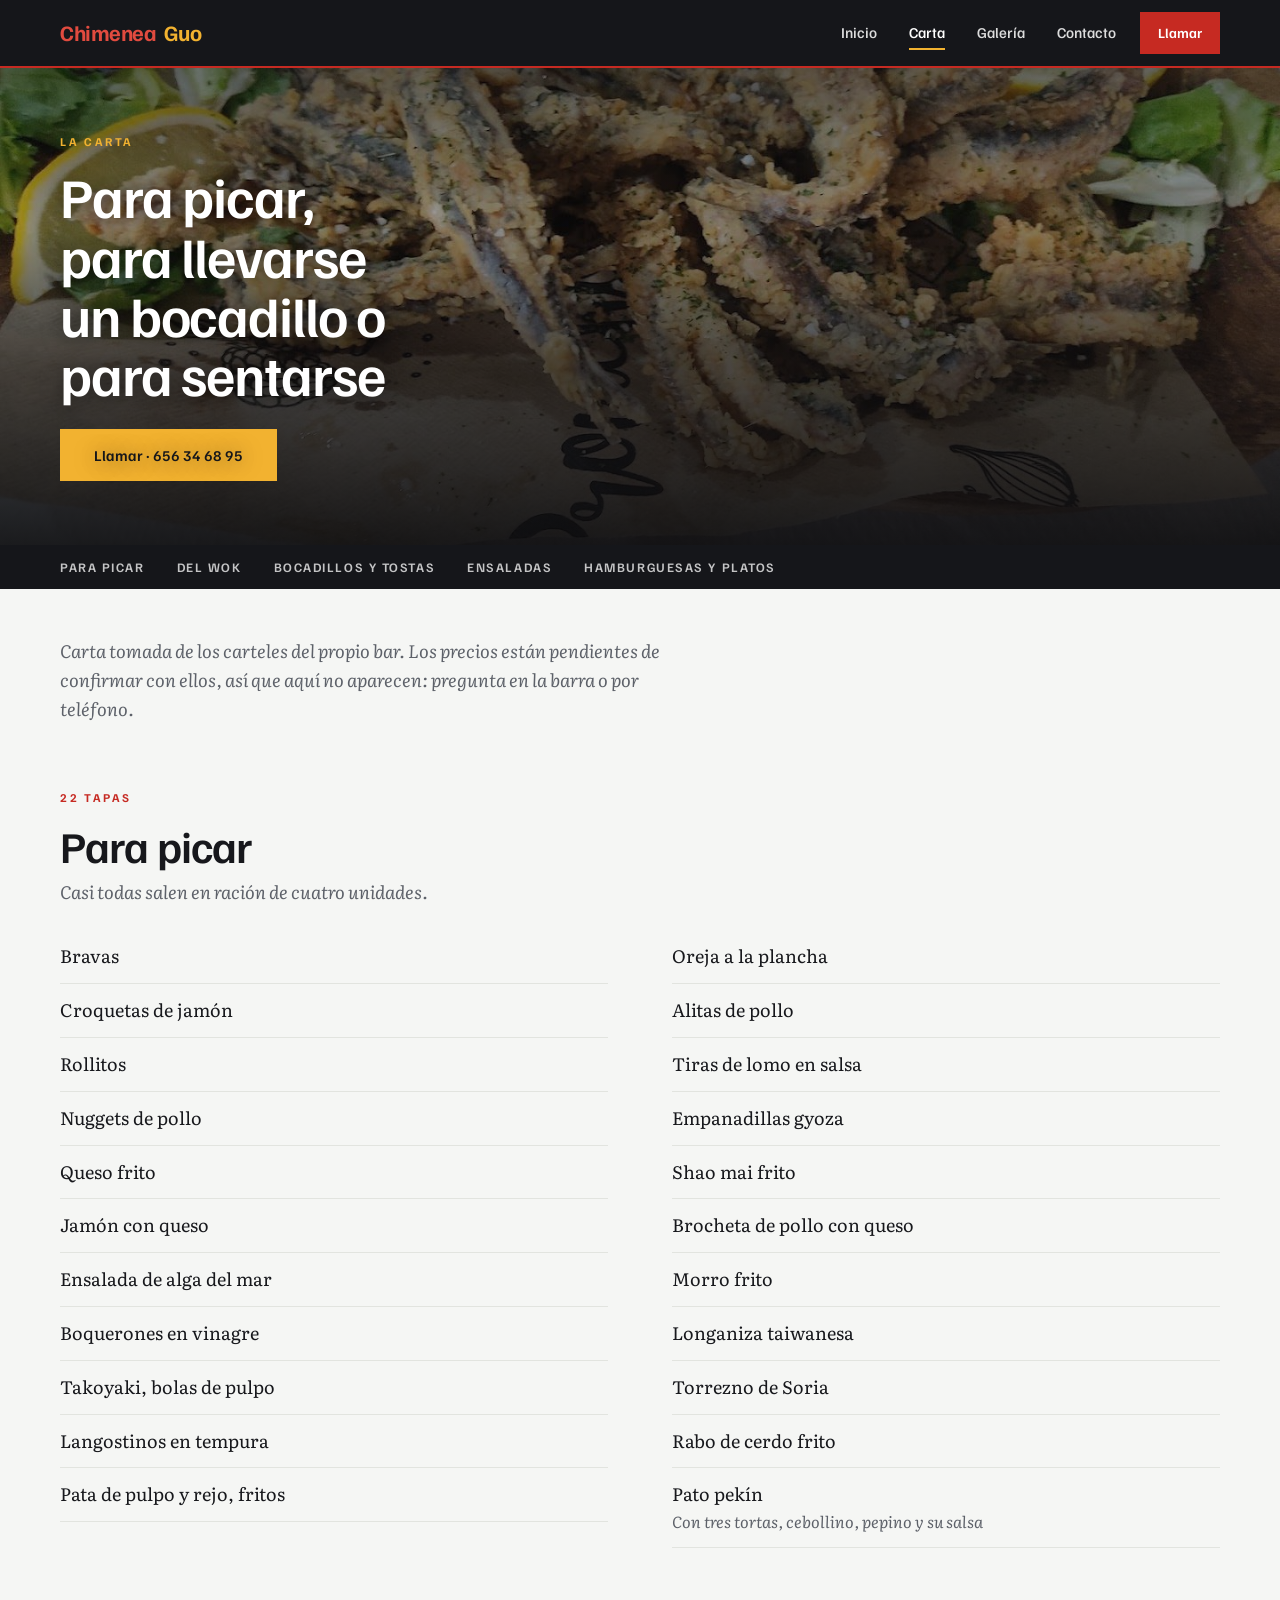
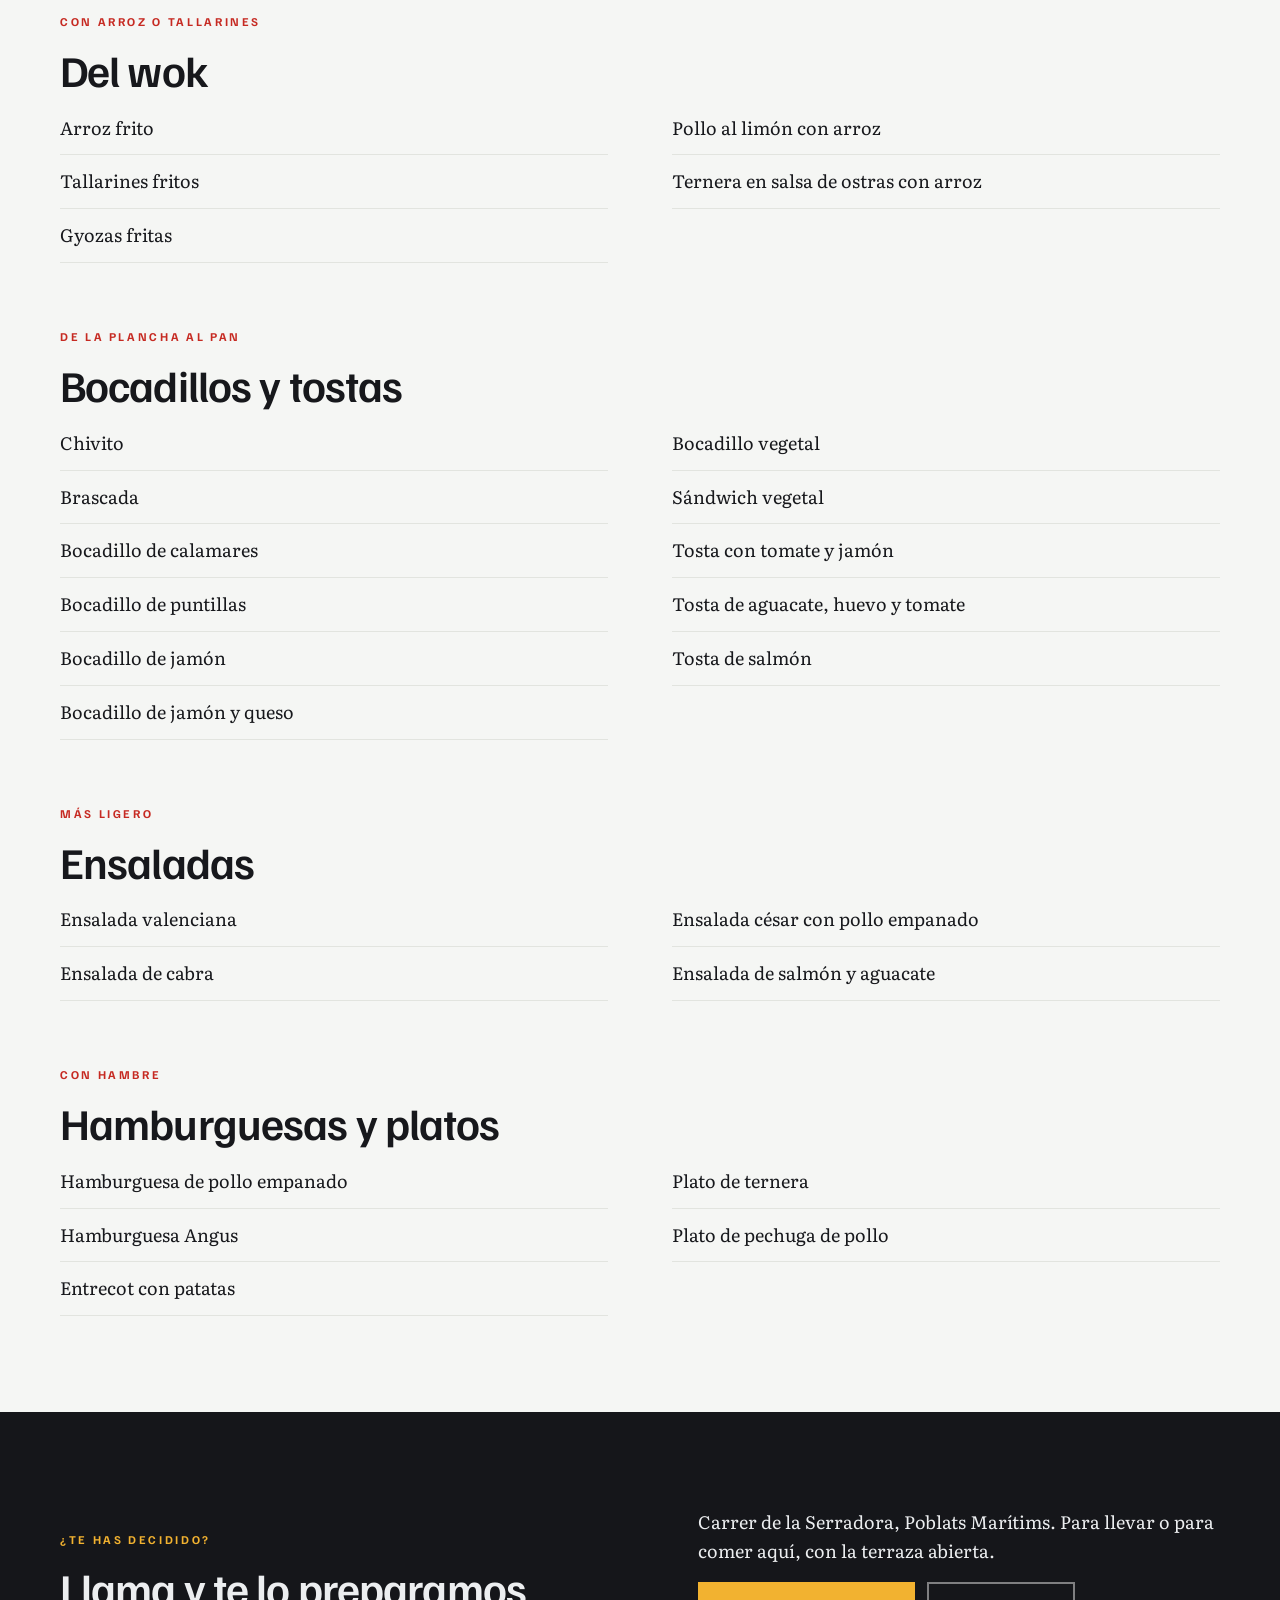
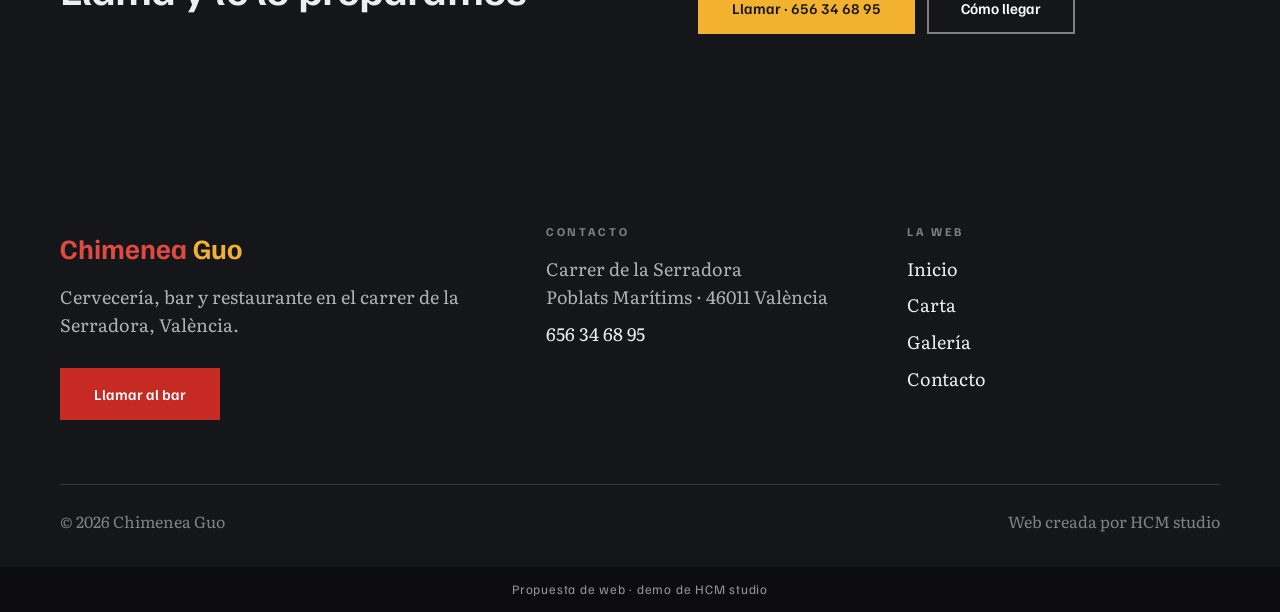
==== carta.html @ eb578119 "Demo de la web de Chimenea Guo: 4 páginas con 19 fotos reales Cervecería, bar y restaurante en el ca" ====
<!doctype html>
<html lang="es">
<head>
<meta charset="utf-8">
<meta name="viewport" content="width=device-width, initial-scale=1">
<title>Carta · Chimenea Guo, tapas y cocina china en la Serradora</title>
<meta name="description" content="La carta de Chimenea Guo: 22 tapas para picar, bocadillos y tostas, ensaladas, hamburguesas y platos del wok con arroz o tallarines.">
<meta name="robots" content="noindex, nofollow">
<meta property="og:type" content="website">
<meta property="og:locale" content="es_ES">
<meta property="og:title" content="Carta · Chimenea Guo">
<meta property="og:description" content="22 tapas, bocadillos, tostas, ensaladas, hamburguesas y platos del wok.">
<meta property="og:image" content="https://hugocanoo.github.io/chimenea-guo-demo/fotos/gyozas.jpg">
<link rel="icon" href="favicon.svg" type="image/svg+xml">
<link rel="preload" href="fuentes/familjen-grotesk-variable.woff2" as="font" type="font/woff2" crossorigin>
<link rel="stylesheet" href="css/estilo.css">
<script>document.documentElement.classList.add('js')</script>
</head>
<body>

<header class="cabecera">
  <div class="contenedor">
    <a class="marca" href="index.html"><span class="chimenea">Chimenea</span> <span class="guo">Guo</span></a>
    <nav class="menu" id="menu" aria-label="Principal">
      <a href="index.html">Inicio</a>
      <a href="carta.html" aria-current="page">Carta</a>
      <a href="galeria.html">Galería</a>
      <a href="contacto.html">Contacto</a>
    </nav>
    <div class="cabecera-acciones">
      <a class="cta cta-mini" href="tel:+34656346895">Llamar</a>
      <button class="boton-menu" type="button" aria-expanded="false" aria-controls="menu">
        <span class="visualmente-oculto">Abrir el menú</span><span class="hamburguesa" aria-hidden="true"></span>
      </button>
    </div>
  </div>
</header>

<main>
  <section class="hero corta">
    <div class="foto">
      <img src="fotos/boquerones.jpg" alt="Ración de boquerones fritos con limón">
    </div>
    <div class="contenedor">
      <p class="eyebrow claro">La carta</p>
      <h1>Para picar, para llevarse un bocadillo o para sentarse</h1>
      <div class="botonera" style="margin-top:var(--e5)">
        <a class="cta amarilla" href="tel:+34656346895">Llamar · 656 34 68 95</a>
      </div>
    </div>
  </section>

  <nav class="indice-carta" aria-label="Secciones de la carta">
    <div class="contenedor">
      <a href="#picar">Para picar</a>
      <a href="#wok">Del wok</a>
      <a href="#bocadillos">Bocadillos y tostas</a>
      <a href="#ensaladas">Ensaladas</a>
      <a href="#hamburguesas">Hamburguesas y platos</a>
    </div>
  </nav>

  <div class="contenedor">
    <p class="aviso-carta" style="padding-top:var(--e7)">Carta tomada de los carteles del propio bar. Los precios están pendientes de confirmar con ellos, así que aquí no aparecen: pregunta en la barra o por teléfono.</p>

    <section class="categoria" id="picar">
      <p class="eyebrow">22 tapas</p>
      <h2>Para picar</h2>
      <p class="detalle-cat">Casi todas salen en ración de cuatro unidades.</p>
      <ul class="lista-platos">
        <li>Bravas</li>
        <li>Croquetas de jamón</li>
        <li>Rollitos</li>
        <li>Nuggets de pollo</li>
        <li>Queso frito</li>
        <li>Jamón con queso</li>
        <li>Ensalada de alga del mar</li>
        <li>Boquerones en vinagre</li>
        <li>Takoyaki, bolas de pulpo</li>
        <li>Langostinos en tempura</li>
        <li>Pata de pulpo y rejo, fritos</li>
        <li>Oreja a la plancha</li>
        <li>Alitas de pollo</li>
        <li>Tiras de lomo en salsa</li>
        <li>Empanadillas gyoza</li>
        <li>Shao mai frito</li>
        <li>Brocheta de pollo con queso</li>
        <li>Morro frito</li>
        <li>Longaniza taiwanesa</li>
        <li>Torrezno de Soria</li>
        <li>Rabo de cerdo frito</li>
        <li>Pato pekín<span class="detalle">Con tres tortas, cebollino, pepino y su salsa</span></li>
      </ul>
    </section>

    <section class="categoria" id="wok">
      <p class="eyebrow">Con arroz o tallarines</p>
      <h2>Del wok</h2>
      <ul class="lista-platos">
        <li>Arroz frito</li>
        <li>Tallarines fritos</li>
        <li>Gyozas fritas</li>
        <li>Pollo al limón con arroz</li>
        <li>Ternera en salsa de ostras con arroz</li>
      </ul>
    </section>

    <section class="categoria" id="bocadillos">
      <p class="eyebrow">De la plancha al pan</p>
      <h2>Bocadillos y tostas</h2>
      <ul class="lista-platos">
        <li>Chivito</li>
        <li>Brascada</li>
        <li>Bocadillo de calamares</li>
        <li>Bocadillo de puntillas</li>
        <li>Bocadillo de jamón</li>
        <li>Bocadillo de jamón y queso</li>
        <li>Bocadillo vegetal</li>
        <li>Sándwich vegetal</li>
        <li>Tosta con tomate y jamón</li>
        <li>Tosta de aguacate, huevo y tomate</li>
        <li>Tosta de salmón</li>
      </ul>
    </section>

    <section class="categoria" id="ensaladas">
      <p class="eyebrow">Más ligero</p>
      <h2>Ensaladas</h2>
      <ul class="lista-platos">
        <li>Ensalada valenciana</li>
        <li>Ensalada de cabra</li>
        <li>Ensalada césar con pollo empanado</li>
        <li>Ensalada de salmón y aguacate</li>
      </ul>
    </section>

    <section class="categoria" id="hamburguesas">
      <p class="eyebrow">Con hambre</p>
      <h2>Hamburguesas y platos</h2>
      <ul class="lista-platos">
        <li>Hamburguesa de pollo empanado</li>
        <li>Hamburguesa Angus</li>
        <li>Entrecot con patatas</li>
        <li>Plato de ternera</li>
        <li>Plato de pechuga de pollo</li>
      </ul>
    </section>
  </div>

  <section class="seccion oscura">
    <div class="contenedor dos-columnas centro">
      <div class="revelar">
        <p class="eyebrow">¿Te has decidido?</p>
        <h2>Llama y te lo preparamos</h2>
      </div>
      <div class="revelar">
        <p>Carrer de la Serradora, Poblats Marítims. Para llevar o para comer aquí, con la terraza abierta.</p>
        <div class="botonera">
          <a class="cta amarilla" href="tel:+34656346895">Llamar · 656 34 68 95</a>
          <a class="cta contorno-claro" href="contacto.html">Cómo llegar</a>
        </div>
      </div>
    </div>
  </section>
</main>

<footer class="pie">
  <div class="contenedor">
    <div class="pie-columnas">
      <div>
        <p class="marca-pie"><span class="chimenea">Chimenea</span> <span class="guo">Guo</span></p>
        <p>Cervecería, bar y restaurante en el carrer de la Serradora, València.</p>
        <a class="cta" href="tel:+34656346895">Llamar al bar</a>
      </div>
      <div>
        <h3>Contacto</h3>
        <ul>
          <li>Carrer de la Serradora<br>Poblats Marítims · 46011 València</li>
          <li><a href="tel:+34656346895">656 34 68 95</a></li>
        </ul>
      </div>
      <div>
        <h3>La web</h3>
        <ul>
          <li><a href="index.html">Inicio</a></li>
          <li><a href="carta.html">Carta</a></li>
          <li><a href="galeria.html">Galería</a></li>
          <li><a href="contacto.html">Contacto</a></li>
        </ul>
      </div>
    </div>
    <div class="cierre">
      <span>© <span data-anio>2026</span> Chimenea Guo</span>
      <span>Web creada por HCM studio</span>
    </div>
  </div>
</footer>

<p class="sello-demo">Propuesta de web · demo de HCM studio</p>
<script src="js/principal.js" defer></script>
</body>
</html>
---- css/estilo.css ----
/* Chimenea Guo · sistema de diseño
   Cervecería, bar y restaurante de barrio en la Serradora, con tapas españolas
   y cocina china en la misma barra. Los colores salen de su propio rótulo:
   fondo negro, "Chimenea" en rojo, "Guo" en amarillo y el toldo amarillo;
   el claro es el azulejo blanco de la barra. Titulares en Familjen Grotesk,
   texto en Literata (serif de lectura, para la carta larga). */

@font-face{font-family:"Familjen Grotesk";src:url("../fuentes/familjen-grotesk-variable.woff2") format("woff2");
  font-weight:400 700;font-style:normal;font-display:swap}
@font-face{font-family:"Literata";src:url("../fuentes/literata-variable.woff2") format("woff2");
  font-weight:400 600;font-style:normal;font-display:swap}
@font-face{font-family:"Literata";src:url("../fuentes/literata-italic-variable.woff2") format("woff2");
  font-weight:400 500;font-style:italic;font-display:swap}

:root{
  /* color: del rótulo del bar */
  --negro:#15161a;           /* el fondo del rótulo */
  --negro-2:#22242a;         /* superficie sobre oscuro */
  --azulejo:#f5f6f4;         /* fondo claro: el azulejo blanco */
  --azulejo-2:#e7e9e5;       /* secciones alternas */
  --tinta:#17181c;
  --gris:#5d6169;            /* texto secundario */
  --rojo:#c62a22;            /* el rojo de "Chimenea": acento y botones */
  --rojo-vivo:#e14b3f;       /* el mismo rojo, sobre fondo oscuro */
  --amarillo:#f2b230;        /* la "Guo" y el toldo: apoyo sobre oscuro */
  --borde:#d5d8d2;
  --borde-tenue:#e2e4df;

  /* tipografía: escala 1,25 sobre 18 px */
  --font-titular:"Familjen Grotesk","Helvetica Neue",Arial,sans-serif;
  --font-texto:"Literata",Georgia,"Times New Roman",serif;
  --t-texto:1.125rem;   /* 18 */
  --t-sub:1.375rem;     /* 22 */
  --t-h3:1.75rem;       /* 28 */
  --t-h2:2.1875rem;     /* 35 */
  --t-h1:2.75rem;       /* 44 */
  --t-portada:3.5rem;   /* 56 */
  --t-gigante:4.375rem; /* 70 */

  /* espaciado: 4 · 8 · 12 · 16 · 24 · 32 · 48 · 64 · 96 · 128 */
  --e1:4px;--e2:8px;--e3:12px;--e4:16px;--e5:24px;--e6:32px;--e7:48px;--e8:64px;--e9:96px;--e10:128px;

  --alto-cabecera:68px;
  --ancho:1160px;
  --curva:cubic-bezier(.22,.61,.36,1);
}

*,*::before,*::after{box-sizing:border-box}
html{scroll-behavior:smooth;-webkit-text-size-adjust:100%}
body{margin:0;background:var(--azulejo);color:var(--tinta);font-family:var(--font-texto);
  font-size:var(--t-texto);line-height:1.6;-webkit-font-smoothing:antialiased}
img{display:block;max-width:100%}
a{color:inherit}
h1,h2,h3,h4{font-family:var(--font-titular);font-weight:600;line-height:1.06;
  letter-spacing:-.02em;margin:0;text-wrap:balance}
h1{font-size:clamp(var(--t-h1),7vw,var(--t-portada))}
h2{font-size:clamp(var(--t-h3),4.2vw,var(--t-h1))}
h3{font-size:var(--t-sub)}
p{margin:0 0 var(--e4);max-width:62ch}
:focus-visible{outline:2px solid var(--rojo);outline-offset:3px}

.contenedor{width:min(100% - 2 * var(--e5), var(--ancho));margin-inline:auto}
.visualmente-oculto{position:absolute;width:1px;height:1px;overflow:hidden;clip:rect(0 0 0 0);white-space:nowrap}

.eyebrow{font-family:var(--font-titular);text-transform:uppercase;letter-spacing:.22em;
  font-size:.75rem;font-weight:700;color:var(--rojo);margin:0 0 var(--e4)}
.eyebrow.claro{color:var(--amarillo)}

/* ---------- cabecera: siempre negra, como su rótulo ---------- */
.cabecera{position:sticky;top:0;z-index:50;height:var(--alto-cabecera);display:flex;align-items:center;
  background:var(--negro);color:#fff;border-bottom:2px solid var(--rojo)}
.cabecera .contenedor{display:flex;align-items:center;gap:var(--e5)}
.marca{display:flex;align-items:center;gap:var(--e2);text-decoration:none;
  font-family:var(--font-titular);font-weight:700;font-size:var(--t-sub);letter-spacing:-.02em}
.marca .chimenea{color:var(--rojo-vivo)}
.marca .guo{color:var(--amarillo)}
.menu{display:flex;align-items:center;gap:var(--e6);margin-left:auto}
.menu a{font-family:var(--font-titular);font-size:.9375rem;font-weight:500;text-decoration:none;
  padding-block:var(--e1);border-bottom:2px solid transparent;color:rgba(255,255,255,.85);
  transition:color .2s,border-color .2s}
.menu a:hover{color:#fff}
.menu a[aria-current="page"]{color:#fff;border-bottom-color:var(--amarillo)}
.cabecera-acciones{display:flex;align-items:center;gap:var(--e3)}
.boton-menu{display:none;width:44px;height:44px;align-items:center;justify-content:center;
  background:none;border:0;color:inherit;cursor:pointer}
.hamburguesa,.hamburguesa::before,.hamburguesa::after{display:block;width:22px;height:2px;background:currentColor;
  transition:transform .3s var(--curva)}
.hamburguesa{position:relative}
.hamburguesa::before,.hamburguesa::after{content:"";position:absolute;left:0}
.hamburguesa::before{top:-7px}
.hamburguesa::after{top:7px}
.boton-menu[aria-expanded="true"] .hamburguesa{background:transparent}
.boton-menu[aria-expanded="true"] .hamburguesa::before{transform:translateY(7px) rotate(45deg)}
.boton-menu[aria-expanded="true"] .hamburguesa::after{transform:translateY(-7px) rotate(-45deg)}

/* ---------- botones ---------- */
.botonera{display:flex;flex-wrap:wrap;gap:var(--e3)}
.cta{display:inline-flex;align-items:center;justify-content:center;gap:var(--e2);
  padding:var(--e3) var(--e6);border:2px solid var(--rojo);background:var(--rojo);color:#fff;
  text-decoration:none;font-family:var(--font-titular);font-size:.9375rem;font-weight:600;
  transition:background .22s,border-color .22s,transform .22s var(--curva)}
.cta:hover{background:#a8211a;border-color:#a8211a;transform:translateY(-2px)}
.cta.amarilla{background:var(--amarillo);border-color:var(--amarillo);color:var(--negro)}
.cta.amarilla:hover{background:#ffc752;border-color:#ffc752}
.cta.contorno{background:transparent;color:var(--tinta);border-color:var(--borde)}
.cta.contorno:hover{background:transparent;border-color:var(--tinta)}
.cta.contorno-claro{background:transparent;color:#fff;border-color:rgba(255,255,255,.45)}
.cta.contorno-claro:hover{background:rgba(255,255,255,.1);border-color:#fff}
.cta-mini{padding:var(--e2) var(--e4);font-size:.875rem}
.enlace-flecha{display:inline-flex;align-items:center;gap:var(--e2);text-decoration:none;
  font-family:var(--font-titular);font-size:.875rem;font-weight:600;color:var(--rojo)}
.enlace-flecha span{transition:transform .3s var(--curva)}
.enlace-flecha:hover span{transform:translateX(5px)}

/* ---------- fotos ---------- */
.foto{position:relative;overflow:hidden;background:var(--negro-2)}
.foto > img{position:absolute;inset:0;width:100%;height:100%;object-fit:cover}
.marco-alto{aspect-ratio:3/4}
.marco{aspect-ratio:4/3}

/* ---------- portada ---------- */
.hero{position:relative;min-height:86vh;display:flex;align-items:flex-end;isolation:isolate;color:#fff;
  background:var(--negro)}
.hero > .foto{position:absolute;inset:0;z-index:-2}
.hero::after{content:"";position:absolute;inset:0;z-index:-1;pointer-events:none;
  background:linear-gradient(to top,rgba(12,12,14,.92) 0%,rgba(12,12,14,.66) 38%,rgba(12,12,14,.3) 66%,rgba(12,12,14,.55) 100%)}
.hero .contenedor{padding-top:var(--e9);padding-bottom:var(--e9);text-shadow:0 1px 20px rgba(0,0,0,.5)}
.hero h1{font-size:clamp(var(--t-h1),9vw,var(--t-gigante));max-width:15ch}
.hero.corta{min-height:46vh}
.hero.corta .contenedor{padding-top:var(--e8);padding-bottom:var(--e8)}
.hero.corta h1{font-size:clamp(var(--t-h2),6vw,var(--t-portada))}
.lema{font-family:var(--font-titular);font-weight:500;font-size:clamp(var(--t-sub),2.4vw,var(--t-h3));
  color:#fff;margin:var(--e3) 0 var(--e4);max-width:28ch}
.intro{color:rgba(255,255,255,.85);max-width:50ch;margin-bottom:var(--e6)}

/* ---------- secciones ---------- */
.seccion{padding:var(--e9) 0}
.seccion.alterna{background:var(--azulejo-2)}
.seccion.oscura{background:var(--negro);color:#eceef0}
.seccion.oscura .eyebrow{color:var(--amarillo)}
.cabeza-seccion{display:grid;gap:var(--e3);max-width:38rem;margin-bottom:var(--e7)}
.cabeza-seccion p{margin:0;color:var(--gris)}
.seccion.oscura .cabeza-seccion p{color:rgba(236,238,240,.75)}
.dos-columnas{display:grid;grid-template-columns:1.1fr 1fr;gap:var(--e8);align-items:start}
.dos-columnas.centro{align-items:center}

/* franja de datos */
.franja{display:grid;grid-template-columns:repeat(3,1fr);gap:var(--e6);
  padding:var(--e6) 0;border-top:2px solid var(--negro);border-bottom:2px solid var(--negro)}
.franja .dato{display:grid;gap:var(--e1)}
.franja .cifra{font-family:var(--font-titular);font-size:var(--t-h2);font-weight:700;line-height:1;
  font-variant-numeric:tabular-nums}
.franja .etiqueta{font-size:1rem;color:var(--gris)}

/* listas de platos (sin precio: el bar no los publica todavía) */
.lista-platos{list-style:none;margin:0;padding:0;
  columns:2;column-gap:var(--e8)}
.lista-platos li{break-inside:avoid;padding:var(--e3) 0;border-bottom:1px solid var(--borde-tenue)}
.lista-platos .detalle{display:block;font-size:1rem;font-style:italic;color:var(--gris)}
.seccion.oscura .lista-platos li{border-bottom-color:rgba(255,255,255,.16)}
.seccion.oscura .lista-platos .detalle{color:rgba(236,238,240,.65)}

/* bloque partido */
.partido{display:grid;grid-template-columns:1fr 1fr;min-height:520px}
.partido > .foto{min-height:340px}
.partido .lado-panel{background:var(--negro);color:#eceef0;display:flex;flex-direction:column;
  justify-content:center;padding:var(--e9) clamp(var(--e6),5vw,var(--e9))}
.partido .lado-panel .eyebrow{color:var(--amarillo)}
.partido .lado-panel h2{margin-bottom:var(--e4)}

/* tarjetas */
.rejilla-tarjetas{display:grid;grid-template-columns:repeat(auto-fit,minmax(280px,1fr));gap:var(--e5)}
.tarjeta{display:flex;flex-direction:column;height:100%;text-decoration:none;color:inherit;
  background:#fff;border:1px solid var(--borde-tenue);overflow:hidden;
  transition:transform .3s var(--curva),border-color .3s}
.tarjeta:hover{transform:translateY(-4px);border-color:var(--rojo)}
.tarjeta > .foto{aspect-ratio:4/3}
.tarjeta .cuerpo{display:flex;flex-direction:column;gap:var(--e3);flex:1;padding:var(--e6)}
.tarjeta .cuerpo p{flex:1;margin:0;color:var(--gris)}

/* ---------- carta ---------- */
.aviso-carta{font-style:italic;color:var(--gris);margin:0}
.indice-carta{position:sticky;top:var(--alto-cabecera);z-index:20;background:var(--negro);color:#fff}
.indice-carta .contenedor{display:flex;gap:var(--e6);overflow-x:auto;padding-block:var(--e3);scrollbar-width:none}
.indice-carta .contenedor::-webkit-scrollbar{display:none}
.indice-carta a{font-family:var(--font-titular);font-size:.8125rem;font-weight:600;letter-spacing:.12em;
  text-transform:uppercase;text-decoration:none;white-space:nowrap;color:rgba(255,255,255,.75);transition:color .2s}
.indice-carta a:hover{color:var(--amarillo)}
.categoria{padding-top:var(--e8);scroll-margin-top:calc(var(--alto-cabecera) + var(--e8))}
.categoria:last-of-type{padding-bottom:var(--e9)}
.categoria h2{margin-bottom:var(--e2)}
.categoria .detalle-cat{color:var(--gris);font-style:italic;margin-bottom:var(--e5)}

/* ---------- galería ---------- */
.galeria-grupo + .galeria-grupo{margin-top:var(--e8)}
.galeria-grupo h2{margin-bottom:var(--e5)}
.galeria{display:grid;grid-template-columns:repeat(12,1fr);gap:var(--e4)}
.galeria > .foto{grid-column:span 4;aspect-ratio:3/4}
.galeria > .foto.ancho{grid-column:span 8;aspect-ratio:auto}

/* ---------- contacto ---------- */
.ficha{margin:0;display:grid;gap:var(--e6)}
.ficha dt{font-family:var(--font-titular);font-size:.75rem;font-weight:700;letter-spacing:.22em;
  text-transform:uppercase;color:var(--rojo);margin-bottom:var(--e2)}
.ficha dd{margin:0;font-size:var(--t-sub);line-height:1.35}
.ficha dd a{text-decoration:none;border-bottom:2px solid var(--borde);transition:border-color .2s}
.ficha dd a:hover{border-color:var(--rojo)}
.ficha .aclaracion{display:block;margin-top:var(--e2);font-size:1rem;font-style:italic;color:var(--gris)}

/* ---------- pie ---------- */
.pie{background:var(--negro);color:rgba(236,238,240,.72);padding:var(--e9) 0 var(--e6)}
.pie-columnas{display:grid;grid-template-columns:1.4fr 1fr 1fr;gap:var(--e7)}
.pie .marca-pie{font-family:var(--font-titular);font-size:var(--t-h3);font-weight:700;margin-bottom:var(--e3)}
.pie .marca-pie .chimenea{color:var(--rojo-vivo)}
.pie .marca-pie .guo{color:var(--amarillo)}
.pie h3{font-family:var(--font-titular);font-size:.75rem;font-weight:700;text-transform:uppercase;
  letter-spacing:.22em;color:rgba(236,238,240,.5);margin-bottom:var(--e4)}
.pie ul{list-style:none;margin:0;padding:0;display:grid;gap:var(--e2)}
.pie a:not(.cta){text-decoration:none;color:#eceef0;transition:color .2s}
.pie a:not(.cta):hover{color:var(--amarillo)}
.pie .cta{margin-top:var(--e3)}
.cierre{display:flex;flex-wrap:wrap;justify-content:space-between;gap:var(--e4);margin-top:var(--e8);
  padding-top:var(--e5);border-top:1px solid rgba(255,255,255,.14);font-size:1rem;color:rgba(236,238,240,.5)}

.sello-demo{max-width:none;margin:0;padding:var(--e3) var(--e5);background:#0c0c0e;
  color:rgba(236,238,240,.6);text-align:center;
  font-family:var(--font-titular);font-size:.8125rem;letter-spacing:.06em}

/* ---------- movimiento ---------- */
@keyframes subir{from{opacity:0;transform:translateY(18px)}to{opacity:1;transform:none}}
.js .hero .contenedor > *{animation:subir .85s var(--curva) both}
.js .hero .contenedor > :nth-child(2){animation-delay:.08s}
.js .hero .contenedor > :nth-child(3){animation-delay:.16s}
.js .hero .contenedor > :nth-child(4){animation-delay:.24s}
.js .hero .contenedor > :nth-child(5){animation-delay:.32s}
.js .revelar{opacity:0;transform:translateY(20px);transition:opacity .7s var(--curva),transform .7s var(--curva)}
.js .revelar.visible{opacity:1;transform:none}

/* ---------- móvil ---------- */
@media (max-width:960px){
  .dos-columnas,.partido{grid-template-columns:1fr}
  .dos-columnas{gap:var(--e7)}
  .franja{grid-template-columns:1fr;gap:var(--e5)}
  .lista-platos{columns:1}
  .pie-columnas{grid-template-columns:1fr 1fr}
  .pie-columnas > :first-child{grid-column:1 / -1}
}
@media (max-width:860px){
  .boton-menu{display:inline-flex}
  .menu{position:fixed;inset:var(--alto-cabecera) 0 auto;flex-direction:column;align-items:flex-start;gap:var(--e5);
    margin:0;padding:var(--e6) var(--e5) var(--e7);background:var(--negro);border-bottom:2px solid var(--rojo);
    transform:translateY(-115%);visibility:hidden;transition:transform .4s var(--curva),visibility .4s}
  .menu.abierta{transform:none;visibility:visible}
  .menu a{font-size:var(--t-sub)}
}
@media (max-width:760px){
  .seccion{padding:var(--e8) 0}
  .hero .contenedor{padding-top:var(--e8);padding-bottom:var(--e8)}
  .botonera .cta{flex:1 1 auto}
  .galeria > .foto,.galeria > .foto.ancho{grid-column:span 12;aspect-ratio:4/3}
  .pie-columnas{grid-template-columns:1fr}
}
@media (prefers-reduced-motion:reduce){
  html{scroll-behavior:auto}
  *,*::before,*::after{animation-duration:.01ms!important;animation-delay:0s!important;transition-duration:.01ms!important}
  .js .revelar{opacity:1;transform:none}
}
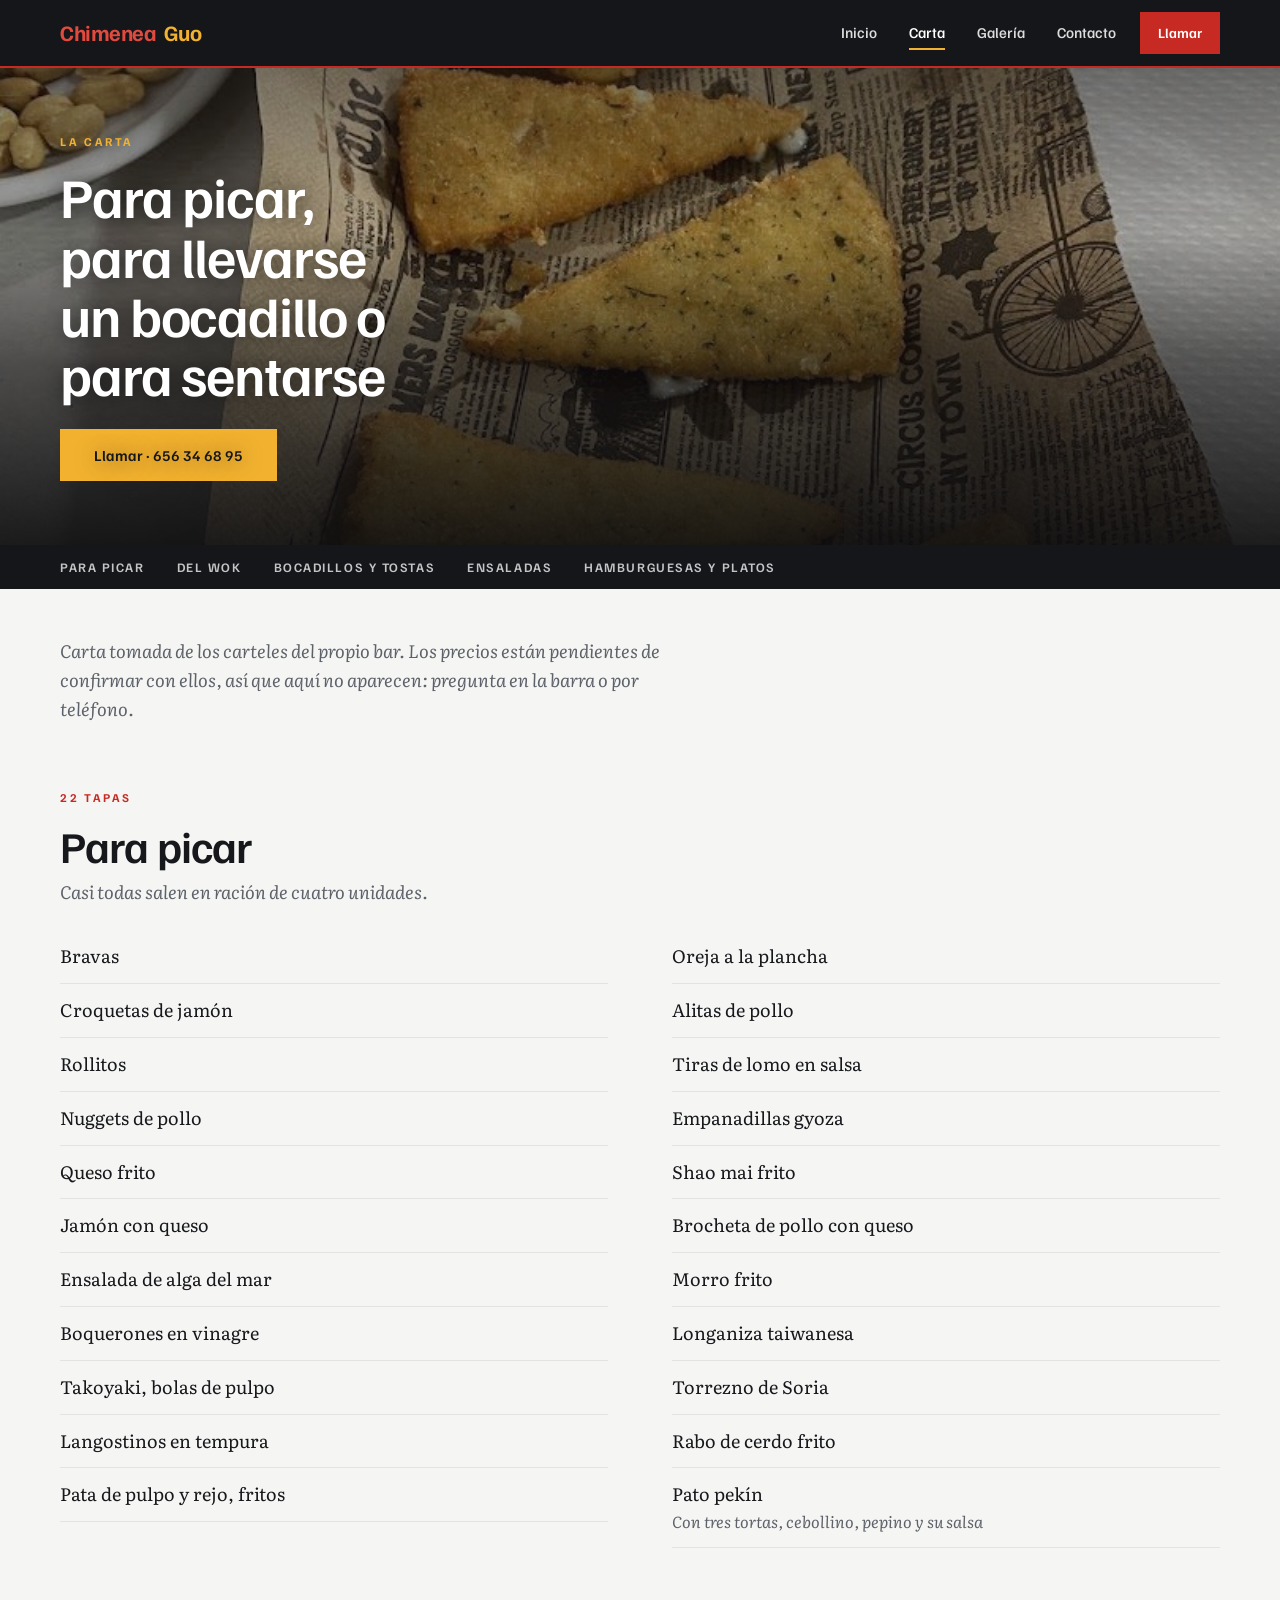
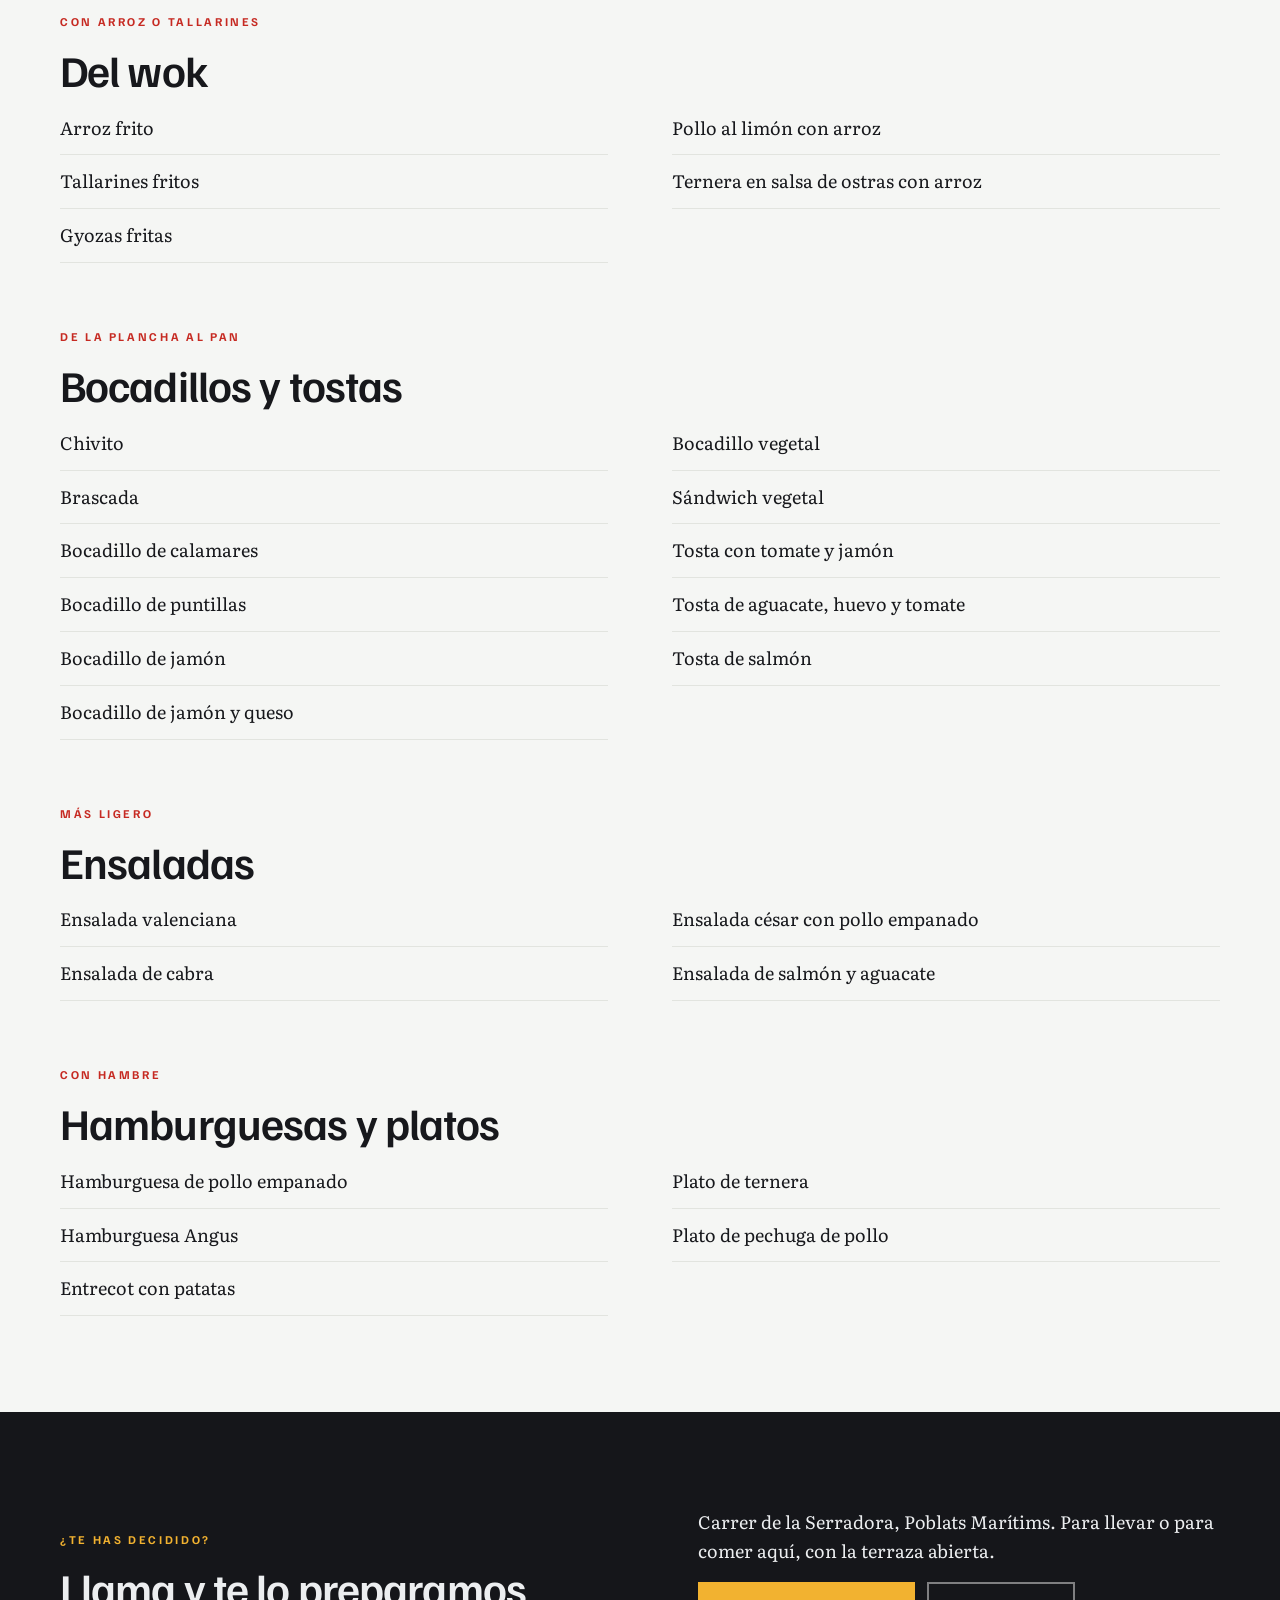
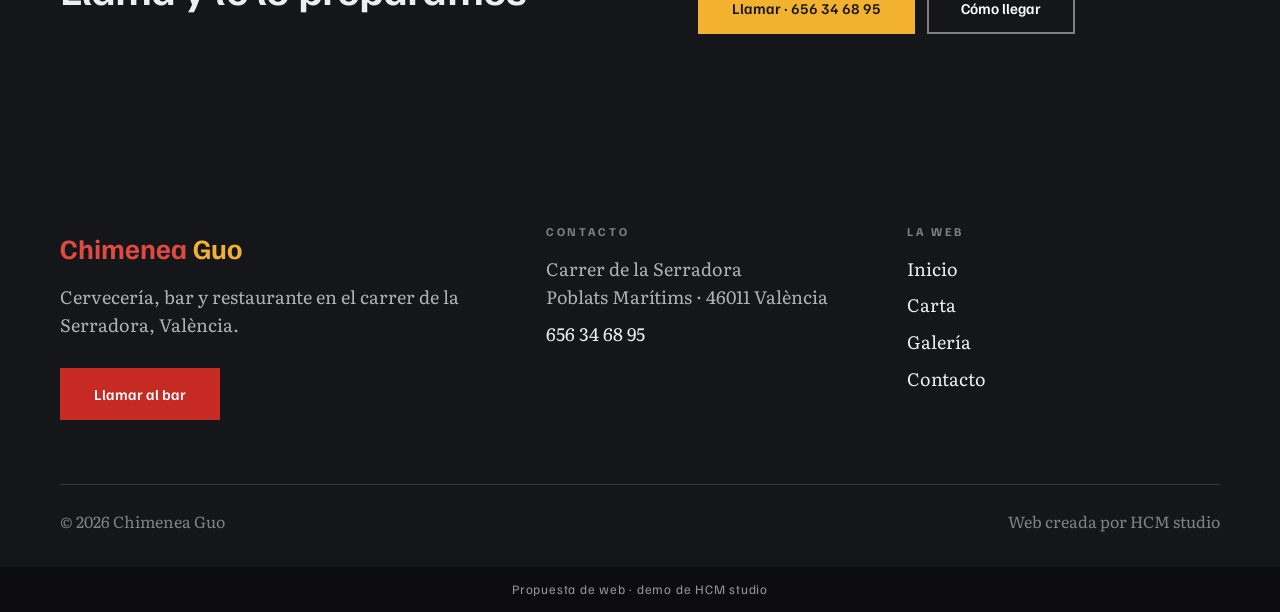
==== commit ea6e5829: "Fuera arroces y fideuà, y entra Yan con el ambiente del bar El usuario avisa de que ya no hacen arro" ====
--- a/carta.html
+++ b/carta.html
@@ -39,7 +39,7 @@
 <main>
   <section class="hero corta">
     <div class="foto">
-      <img src="fotos/boquerones.jpg" alt="Ración de boquerones fritos con limón">
+      <img src="fotos/gyozas.jpg" alt="Empanadillas gyoza fritas, con su salsa">
     </div>
     <div class="contenedor">
       <p class="eyebrow claro">La carta</p>
